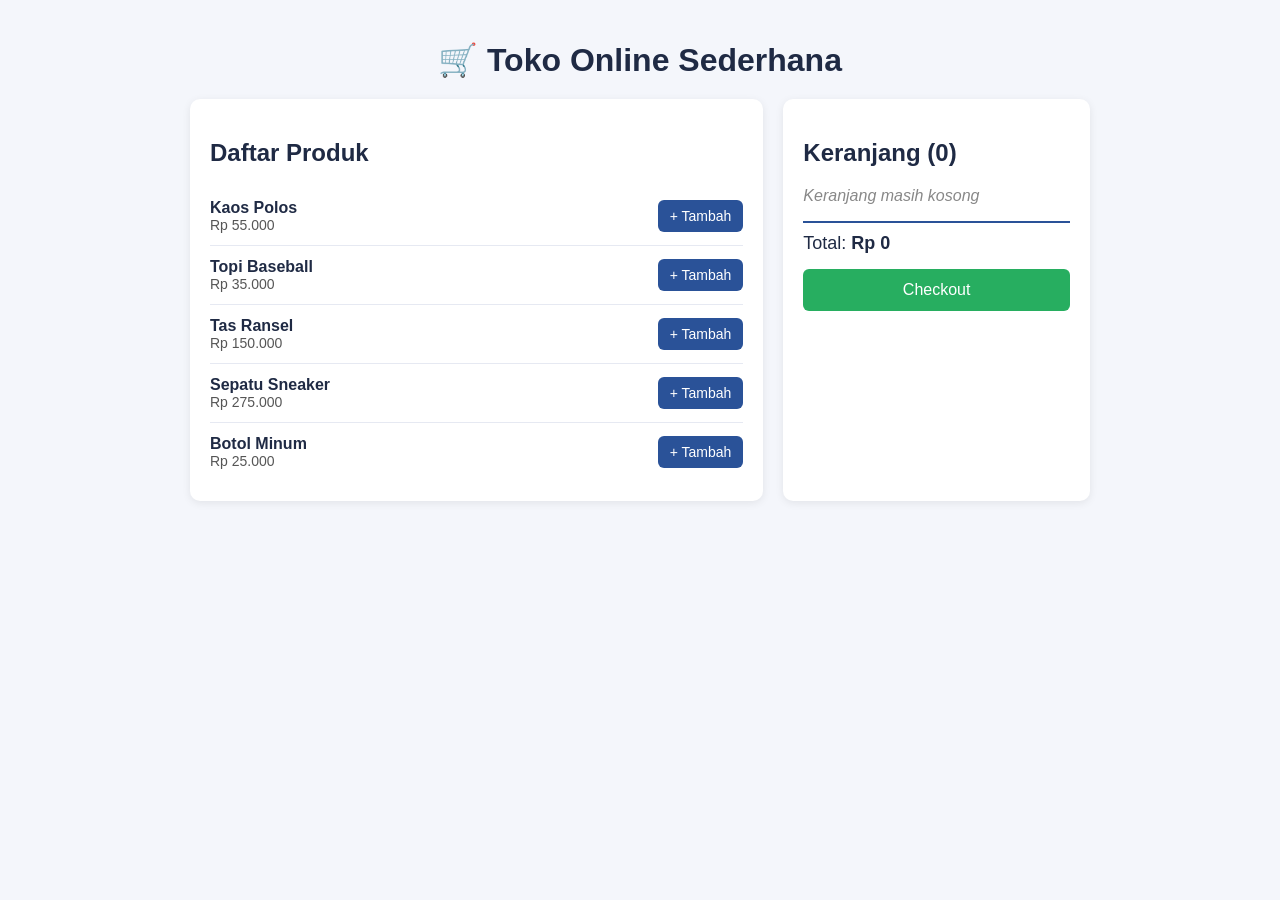
==== keranjangbelanja.html @ 607a377c "Commit pertama" ====
<!DOCTYPE html>
<html lang="id">
<head>
  <meta charset="UTF-8">
  <meta name="viewport" content="width=device-width, initial-scale=1">
  <title>Toko Online Sederhana</title>
  <style>
    * { box-sizing: border-box; }
    body { font-family: Arial, sans-serif; background: #f4f6fb; margin: 0; padding: 20px; color: #1f2a44; }
    h1 { text-align: center; margin-bottom: 20px; }
    .container { max-width: 900px; margin: 0 auto; display: flex; gap: 20px; flex-wrap: wrap; }
    .panel { background: #fff; border-radius: 10px; padding: 20px; box-shadow: 0 2px 8px rgba(0,0,0,.08); }
    #produkPanel { flex: 2; min-width: 300px; }
    #keranjangPanel { flex: 1; min-width: 280px; }

    .produk { display: flex; justify-content: space-between; align-items: center;
              padding: 12px 0; border-bottom: 1px solid #e6e9f2; }
    .produk:last-child { border-bottom: none; }
    .produk .harga { color: #555; font-size: 14px; }

    button { cursor: pointer; border: none; border-radius: 6px; padding: 8px 12px;
             background: #2a5298; color: #fff; font-size: 14px; }
    button:hover { background: #1e3c72; }
    button.kecil { padding: 3px 9px; }
    button.hapus { background: #c0392b; }
    button.hapus:hover { background: #962d22; }
    button.checkout { width: 100%; margin-top: 15px; padding: 12px; font-size: 16px; background: #27ae60; }
    button.checkout:hover { background: #1e8449; }
    button.batal { background: #7f8c8d; }
    button.batal:hover { background: #636e72; }

    .item { padding: 10px 0; border-bottom: 1px solid #e6e9f2; }
    .item .nama { font-weight: bold; }
    .item .kontrol { margin-top: 6px; display: flex; align-items: center; gap: 8px; }
    .kosong { color: #888; font-style: italic; }
    .total-box { margin-top: 15px; padding-top: 10px; border-top: 2px solid #2a5298; font-size: 18px; }
    #cartTotal { font-weight: bold; }
    #cartTotal del { color: #888; font-size: 14px; font-weight: normal; }
    .badge-diskon { color: #27ae60; font-size: 13px; font-weight: normal; }
    .error { color: red; display: none; font-size: 13px; }
    #modalPembeli { display: none; position: fixed; inset: 0; background: rgba(0,0,0,.5); z-index: 10; }
    #modalPembeli .modal-box { background: #fff; max-width: 400px; margin: 8% auto; padding: 20px;
                               border-radius: 10px; }
    #modalPembeli input, #modalPembeli textarea { width: 100%; padding: 8px; margin-top: 4px;
                               border: 1px solid #ccc; border-radius: 6px; font-family: inherit; }
    #modalPembeli p { margin: 12px 0; }
    #modalPembeli .aksi { display: flex; gap: 8px; margin-top: 15px; }
  </style>
</head>
<body>

  <h1>🛒 Toko Online Sederhana</h1>

  <div class="container">
    <div class="panel" id="produkPanel">
      <h2>Daftar Produk</h2>
      <div id="daftarProduk"></div>
    </div>

    <div class="panel" id="keranjangPanel">
      <h2>Keranjang (<span id="cartCount">0</span>)</h2>
      <div id="cartItems"></div>
      <div class="total-box">
        Total: <span id="cartTotal">Rp 0</span>
      </div>
      <button class="checkout" id="btnCheckout">Checkout</button>
    </div>
  </div>

  <div id="modalPembeli">
    <div class="modal-box">
      <h3>Data Pembeli</h3>
      <p>Nama<br>
        <input type="text" id="namaPembeli">
        <span class="error" id="errNamaP">Nama minimal 3 karakter</span>
      </p>
      <p>Alamat<br>
        <textarea id="alamatPembeli" rows="3"></textarea>
        <span class="error" id="errAlamat">Alamat minimal 10 karakter</span>
      </p>
      <p>No HP<br>
        <input type="text" id="hpPembeli" placeholder="contoh: 081234567890">
        <span class="error" id="errHp">No HP 10-13 angka, diawali 08</span>
      </p>
      <div class="aksi">
        <button id="btnKonfirmasi">Konfirmasi</button>
        <button class="batal" id="btnBatal">Batal</button>
      </div>
    </div>
  </div>

  <script src="https://code.jquery.com/jquery-3.7.1.min.js"></script>
  <script>
    $(document).ready(function () {

      const produk = [
        { id: 1, nama: 'Kaos Polos',     harga: 55000 },
        { id: 2, nama: 'Topi Baseball',  harga: 35000 },
        { id: 3, nama: 'Tas Ransel',     harga: 150000 },
        { id: 4, nama: 'Sepatu Sneaker', harga: 275000 },
        { id: 5, nama: 'Botol Minum',    harga: 25000 }
      ];

      let cart = []; 
      function tampilkanProduk() {
        let html = '';
        produk.forEach(function (p) {
          html += `
            <div class="produk">
              <div>
                <div><b>${p.nama}</b></div>
                <div class="harga">Rp ${p.harga.toLocaleString('id-ID')}</div>
              </div>
              <button class="btnTambah" data-id="${p.id}">+ Tambah</button>
            </div>`;
        });
        $('#daftarProduk').html(html);
      }

      function updateCartUI() {
        if (cart.length === 0) {
          $('#cartItems').html('<p class="kosong">Keranjang masih kosong</p>');
        } else {
          let html = '';
          cart.forEach(function (item) {
            html += `
              <div class="item">
                <div class="nama">${item.nama}</div>
                <div>Rp ${item.harga.toLocaleString('id-ID')} x ${item.qty}
                     = Rp ${(item.harga * item.qty).toLocaleString('id-ID')}</div>
                <div class="kontrol">
                  <button class="kecil btnKurang" data-id="${item.id}">-</button>
                  <span>${item.qty}</span>
                  <button class="kecil btnTambahQty" data-id="${item.id}">+</button>
                  <button class="kecil hapus btnHapus" data-id="${item.id}">Hapus</button>
                </div>
              </div>`;
          });
          $('#cartItems').html(html);
        }

        let totalHarga = cart.reduce((sum, item) => sum + (item.harga * item.qty), 0);

        if (totalHarga > 100000) {
          const diskon = totalHarga * 0.1;
          const totalAsli = totalHarga;
          totalHarga -= diskon;

          $('#cartTotal').html(`
            <del>Rp ${totalAsli.toLocaleString('id-ID')}</del><br>
            Rp ${totalHarga.toLocaleString('id-ID')}
            <span class="badge-diskon">(diskon 10%)</span>
          `);
        } else {
          $('#cartTotal').html(`Rp ${totalHarga.toLocaleString('id-ID')}`);
        }

        $('#cartCount').text(cart.reduce((sum, item) => sum + item.qty, 0));
      }

      function hitungTotalAkhir() {
        let total = cart.reduce((sum, item) => sum + (item.harga * item.qty), 0);
        if (total > 100000) {
          total -= total * 0.1;
        }
        return total;
      }

      function simpanRiwayat(total, qty) {
        const riwayat = JSON.parse(localStorage.getItem('riwayat')) || [];
        riwayat.push({ tanggal: new Date().toISOString(), total, qty });
        localStorage.setItem('riwayat', JSON.stringify(riwayat));
      }

      function tambahKeKeranjang(id) {
        const ada = cart.find(item => item.id === id);
        if (ada) {
          ada.qty++;
        } else {
          const p = produk.find(x => x.id === id);
          cart.push({ id: p.id, nama: p.nama, harga: p.harga, qty: 1 });
        }
        updateCartUI();
      }

      function kurangiQty(id) {
        const item = cart.find(i => i.id === id);
        if (!item) return;
        item.qty--;
        if (item.qty <= 0) {
          cart = cart.filter(i => i.id !== id);
        }
        updateCartUI();
      }

      function hapusItem(id) {
        cart = cart.filter(i => i.id !== id);
        updateCartUI();
      }

      function resetFormPembeli() {
        $('#namaPembeli, #hpPembeli').val('');
        $('#alamatPembeli').val('');
        $('#errNamaP, #errAlamat, #errHp').hide();
      }

      $('#daftarProduk').on('click', '.btnTambah', function () {
        tambahKeKeranjang(Number($(this).data('id')));
      });

      $('#cartItems').on('click', '.btnTambahQty', function () {
        tambahKeKeranjang(Number($(this).data('id')));
      });

      $('#cartItems').on('click', '.btnKurang', function () {
        kurangiQty(Number($(this).data('id')));
      });

      $('#cartItems').on('click', '.btnHapus', function () {
        hapusItem(Number($(this).data('id')));
      });
      $('#btnCheckout').click(function () {
        if (cart.length === 0) {
          alert('Keranjang masih kosong');
          return;
        }
        $('#modalPembeli').fadeIn();
      });

      $('#btnBatal').click(function () {
        $('#modalPembeli').fadeOut();
      });

      $('#btnKonfirmasi').click(function () {
        let valid = true;

        if ($('#namaPembeli').val().trim().length < 3) {
          $('#errNamaP').show(); valid = false;
        } else { $('#errNamaP').hide(); }

        if ($('#alamatPembeli').val().trim().length < 10) {
          $('#errAlamat').show(); valid = false;
        } else { $('#errAlamat').hide(); }

        if (!/^08\d{8,11}$/.test($('#hpPembeli').val().trim())) {
          $('#errHp').show(); valid = false;
        } else { $('#errHp').hide(); }

        if (valid) {
          const totalAkhir = hitungTotalAkhir();
          const totalQty = cart.reduce((sum, item) => sum + item.qty, 0);

          simpanRiwayat(totalAkhir, totalQty); 

          cart = [];
          updateCartUI();
          resetFormPembeli();
          $('#modalPembeli').fadeOut();
          alert('Pesanan berhasil! Total dibayar: Rp ' + totalAkhir.toLocaleString('id-ID'));
        }
      });
      
      tampilkanProduk();
      updateCartUI();
    });
  </script>
</body>
</html>
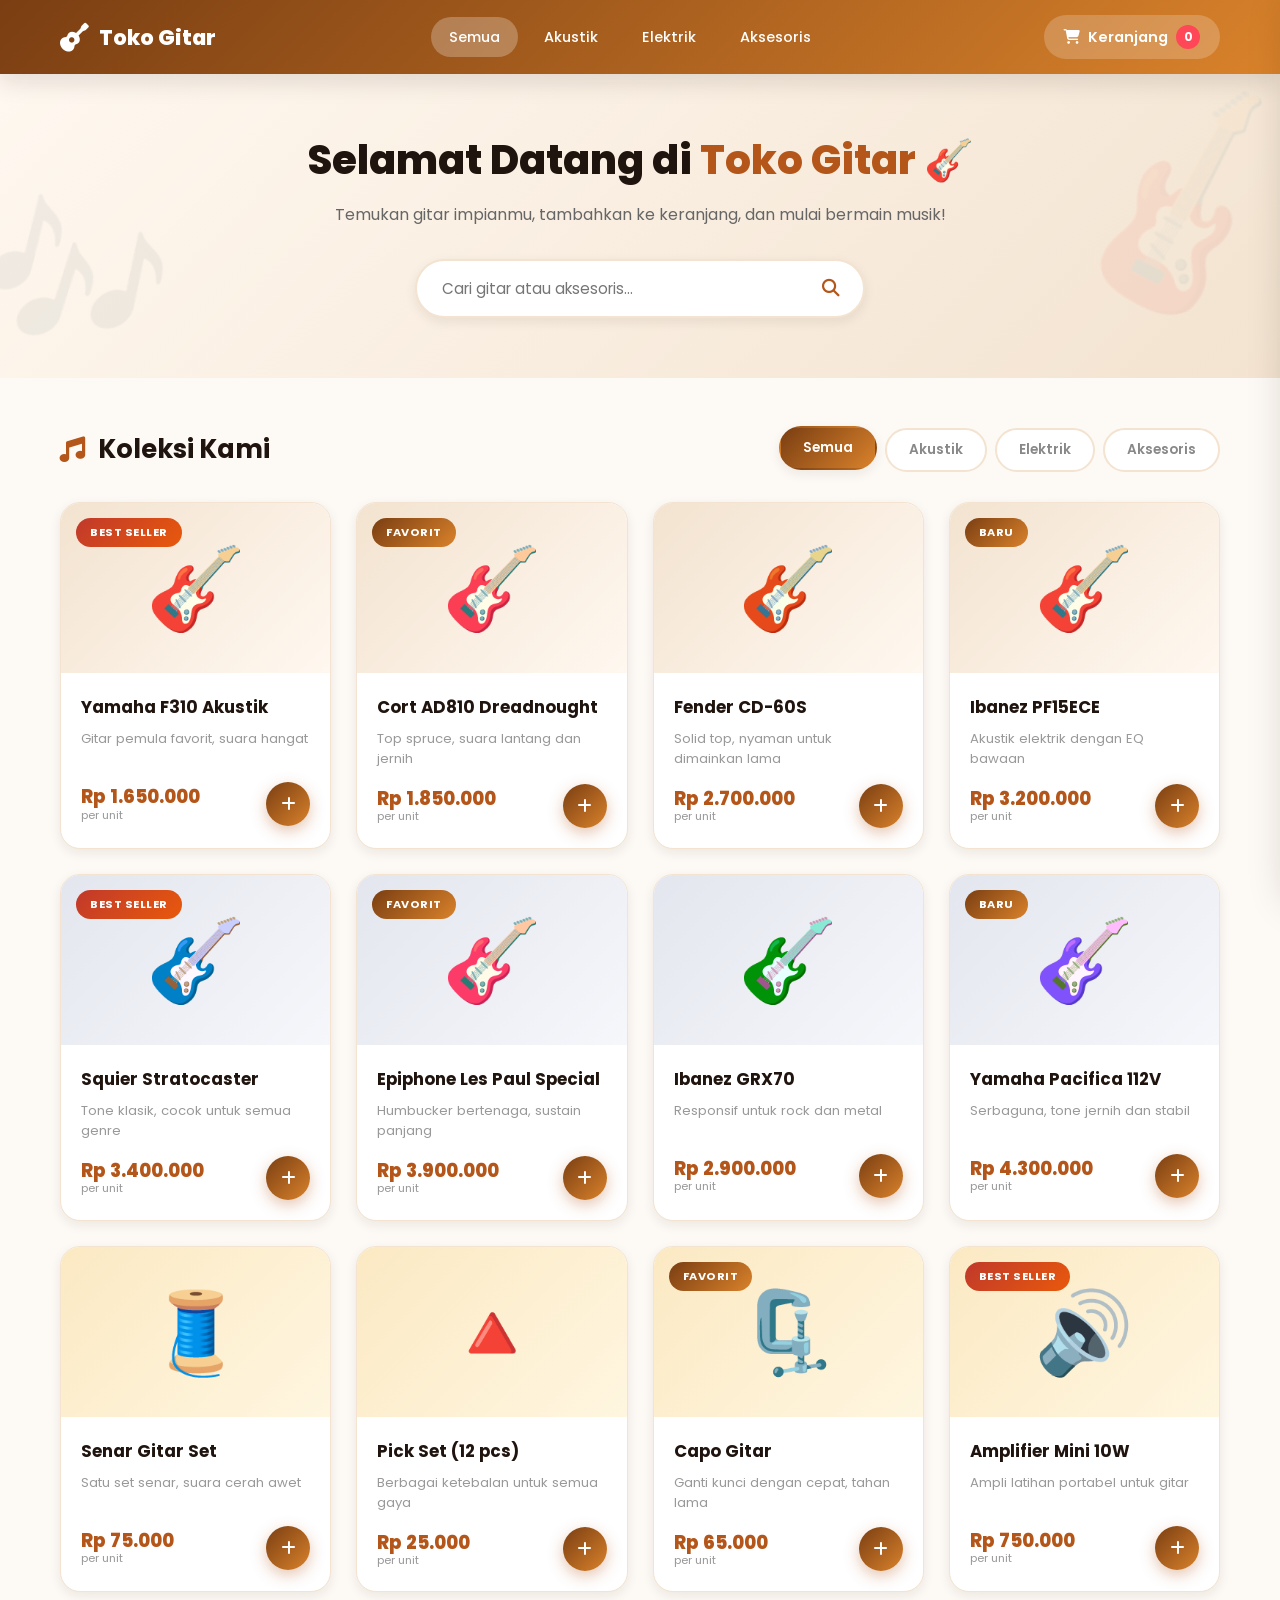
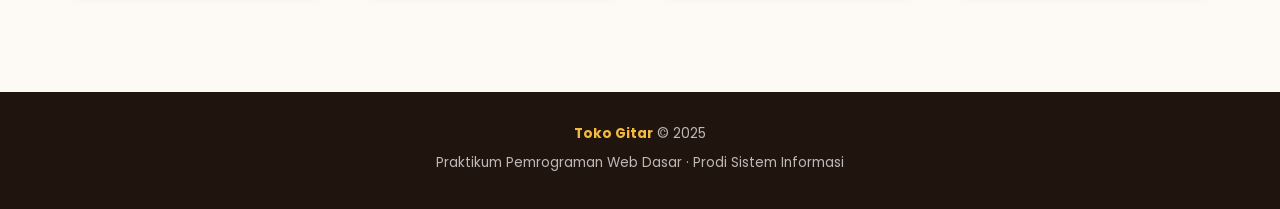
==== commit 909d5688: "Modifikasi file praktikum" ====
--- a/keranjangbelanja.html
+++ b/keranjangbelanja.html
@@ -1,268 +1,1722 @@
 <!DOCTYPE html>
 <html lang="id">
 <head>
-  <meta charset="UTF-8">
-  <meta name="viewport" content="width=device-width, initial-scale=1">
-  <title>Toko Online Sederhana</title>
-  <style>
-    * { box-sizing: border-box; }
-    body { font-family: Arial, sans-serif; background: #f4f6fb; margin: 0; padding: 20px; color: #1f2a44; }
-    h1 { text-align: center; margin-bottom: 20px; }
-    .container { max-width: 900px; margin: 0 auto; display: flex; gap: 20px; flex-wrap: wrap; }
-    .panel { background: #fff; border-radius: 10px; padding: 20px; box-shadow: 0 2px 8px rgba(0,0,0,.08); }
-    #produkPanel { flex: 2; min-width: 300px; }
-    #keranjangPanel { flex: 1; min-width: 280px; }
-
-    .produk { display: flex; justify-content: space-between; align-items: center;
-              padding: 12px 0; border-bottom: 1px solid #e6e9f2; }
-    .produk:last-child { border-bottom: none; }
-    .produk .harga { color: #555; font-size: 14px; }
-
-    button { cursor: pointer; border: none; border-radius: 6px; padding: 8px 12px;
-             background: #2a5298; color: #fff; font-size: 14px; }
-    button:hover { background: #1e3c72; }
-    button.kecil { padding: 3px 9px; }
-    button.hapus { background: #c0392b; }
-    button.hapus:hover { background: #962d22; }
-    button.checkout { width: 100%; margin-top: 15px; padding: 12px; font-size: 16px; background: #27ae60; }
-    button.checkout:hover { background: #1e8449; }
-    button.batal { background: #7f8c8d; }
-    button.batal:hover { background: #636e72; }
-
-    .item { padding: 10px 0; border-bottom: 1px solid #e6e9f2; }
-    .item .nama { font-weight: bold; }
-    .item .kontrol { margin-top: 6px; display: flex; align-items: center; gap: 8px; }
-    .kosong { color: #888; font-style: italic; }
-    .total-box { margin-top: 15px; padding-top: 10px; border-top: 2px solid #2a5298; font-size: 18px; }
-    #cartTotal { font-weight: bold; }
-    #cartTotal del { color: #888; font-size: 14px; font-weight: normal; }
-    .badge-diskon { color: #27ae60; font-size: 13px; font-weight: normal; }
-    .error { color: red; display: none; font-size: 13px; }
-    #modalPembeli { display: none; position: fixed; inset: 0; background: rgba(0,0,0,.5); z-index: 10; }
-    #modalPembeli .modal-box { background: #fff; max-width: 400px; margin: 8% auto; padding: 20px;
-                               border-radius: 10px; }
-    #modalPembeli input, #modalPembeli textarea { width: 100%; padding: 8px; margin-top: 4px;
-                               border: 1px solid #ccc; border-radius: 6px; font-family: inherit; }
-    #modalPembeli p { margin: 12px 0; }
-    #modalPembeli .aksi { display: flex; gap: 8px; margin-top: 15px; }
-  </style>
+    <meta charset="UTF-8">
+    <meta name="viewport" content="width=device-width, initial-scale=1.0">
+    <title>Toko Gitar - Gitar &amp; Aksesoris Berkualitas</title>
+
+    <!-- jQuery CDN -->
+    <script src="https://code.jquery.com/jquery-3.7.1.min.js"
+            integrity="sha256-/JqT3SQfawRcv/BIHPThkBvs0OEvtFFmqPF/lYI/Cxo="
+            crossorigin="anonymous"></script>
+
+    <!-- Font Awesome untuk ikon -->
+    <link rel="stylesheet" href="https://cdnjs.cloudflare.com/ajax/libs/font-awesome/6.4.0/css/all.min.css">
+
+    <!-- Google Fonts -->
+    <link href="https://fonts.googleapis.com/css2?family=Poppins:wght@300;400;500;600;700;800&display=swap" rel="stylesheet">
+
+    <style>
+/* ============================================================
+   RESET & VARIABEL GLOBAL
+   ============================================================ */
+* {
+    margin: 0;
+    padding: 0;
+    box-sizing: border-box;
+}
+
+:root {
+    --primary: #b4561a;
+    --primary-dark: #8a3f0c;
+    --secondary: #f4b942;
+    --accent: #6bcbff;
+    --dark: #20140e;
+    --light: #fff8f0;
+    --gradient: linear-gradient(135deg, #7a3e12 0%, #d9822b 100%);
+    --shadow-sm: 0 4px 12px rgba(32, 20, 14, 0.08);
+    --shadow-md: 0 8px 25px rgba(32, 20, 14, 0.12);
+    --shadow-lg: 0 15px 40px rgba(180, 86, 26, 0.25);
+    --radius: 20px;
+}
+
+body {
+    font-family: 'Poppins', sans-serif;
+    background: #fdf9f4;
+    color: var(--dark);
+    line-height: 1.7;
+    overflow-x: hidden;
+}
+
+/* ============================================================
+   NAVBAR
+   ============================================================ */
+.navbar {
+    background: var(--gradient);
+    padding: 15px 0;
+    position: sticky;
+    top: 0;
+    z-index: 100;
+    box-shadow: var(--shadow-md);
+}
+
+.nav-container {
+    max-width: 1200px;
+    margin: 0 auto;
+    padding: 0 20px;
+    display: flex;
+    justify-content: space-between;
+    align-items: center;
+    gap: 20px;
+}
+
+.logo {
+    display: flex;
+    align-items: center;
+    gap: 10px;
+    color: white;
+    font-size: 1.3rem;
+    font-weight: 800;
+    flex-shrink: 0;
+}
+
+.logo i {
+    font-size: 1.8rem;
+    animation: swing 2s ease-in-out infinite;
+}
+
+@keyframes swing {
+    0%, 100% { transform: rotate(-10deg); }
+    50% { transform: rotate(10deg); }
+}
+
+.nav-menu {
+    display: flex;
+    gap: 8px;
+    flex-wrap: wrap;
+}
+
+.nav-link {
+    color: white;
+    text-decoration: none;
+    padding: 8px 18px;
+    border-radius: 50px;
+    font-size: 0.9rem;
+    font-weight: 500;
+    cursor: pointer;
+    transition: 0.3s;
+}
+
+.nav-link:hover,
+.nav-link.active {
+    background: rgba(255, 255, 255, 0.25);
+}
+
+.cart-btn {
+    background: rgba(255, 255, 255, 0.2);
+    padding: 10px 20px;
+    border-radius: 50px;
+    color: white;
+    font-weight: 600;
+    font-size: 0.9rem;
+    cursor: pointer;
+    display: flex;
+    align-items: center;
+    gap: 8px;
+    transition: 0.3s;
+    flex-shrink: 0;
+}
+
+.cart-btn:hover {
+    background: rgba(255, 255, 255, 0.35);
+    transform: translateY(-2px);
+}
+
+.cart-badge {
+    background: #ff4757;
+    color: white;
+    width: 24px;
+    height: 24px;
+    border-radius: 50%;
+    display: flex;
+    align-items: center;
+    justify-content: center;
+    font-size: 0.75rem;
+    font-weight: 700;
+    transition: 0.2s;
+}
+
+.hamburger {
+    display: none;
+    color: white;
+    font-size: 1.5rem;
+    cursor: pointer;
+    background: none;
+    border: none;
+}
+
+/* ============================================================
+   HERO SECTION
+   ============================================================ */
+.hero {
+    background: linear-gradient(135deg, #fff8f0, #f3e3d0);
+    padding: 60px 20px;
+    text-align: center;
+    position: relative;
+    overflow: hidden;
+}
+
+.hero::before {
+    content: '🎸';
+    position: absolute;
+    font-size: 180px;
+    opacity: 0.08;
+    top: -20px;
+    right: -20px;
+    transform: rotate(-15deg);
+}
+
+.hero::after {
+    content: '🎶';
+    position: absolute;
+    font-size: 150px;
+    opacity: 0.08;
+    bottom: -30px;
+    left: -20px;
+    transform: rotate(15deg);
+}
+
+.hero-content {
+    max-width: 700px;
+    margin: 0 auto;
+    position: relative;
+    z-index: 1;
+}
+
+.hero h1 {
+    font-size: 2.5rem;
+    color: var(--dark);
+    margin-bottom: 15px;
+    font-weight: 800;
+    line-height: 1.3;
+}
+
+.hero h1 span {
+    color: var(--primary);
+}
+
+.hero p {
+    color: #666;
+    font-size: 1rem;
+    margin-bottom: 30px;
+}
+
+.search-box {
+    max-width: 450px;
+    margin: 0 auto;
+    position: relative;
+}
+
+.search-box input {
+    width: 100%;
+    padding: 16px 55px 16px 25px;
+    border: 2px solid #f3e3d0;
+    border-radius: 50px;
+    font-family: inherit;
+    font-size: 0.95rem;
+    outline: none;
+    transition: 0.3s;
+    background: white;
+    box-shadow: var(--shadow-sm);
+}
+
+.search-box input:focus {
+    border-color: var(--primary);
+    box-shadow: 0 0 0 5px rgba(180, 86, 26, 0.15);
+}
+
+.search-box i {
+    position: absolute;
+    right: 25px;
+    top: 50%;
+    transform: translateY(-50%);
+    color: var(--primary);
+    font-size: 1.1rem;
+}
+
+/* ============================================================
+   PRODUK SECTION
+   ============================================================ */
+.produk-section {
+    max-width: 1200px;
+    margin: 0 auto;
+    padding: 50px 20px;
+}
+
+.section-header {
+    display: flex;
+    justify-content: space-between;
+    align-items: center;
+    margin-bottom: 30px;
+    flex-wrap: wrap;
+    gap: 20px;
+}
+
+.section-header h2 {
+    font-size: 1.6rem;
+    color: var(--dark);
+    display: flex;
+    align-items: center;
+    gap: 12px;
+}
+
+.section-header h2 i {
+    color: var(--primary);
+}
+
+.filter-btns {
+    display: flex;
+    gap: 8px;
+    flex-wrap: wrap;
+}
+
+.filter-btn {
+    padding: 10px 22px;
+    border: 2px solid #f3e3d0;
+    background: white;
+    border-radius: 50px;
+    font-size: 0.85rem;
+    font-weight: 600;
+    color: #888;
+    cursor: pointer;
+    transition: 0.3s;
+    font-family: inherit;
+}
+
+.filter-btn:hover,
+.filter-btn.active {
+    background: var(--gradient);
+    color: white;
+    border-color: transparent;
+    transform: translateY(-2px);
+    box-shadow: var(--shadow-sm);
+}
+
+.produk-grid {
+    display: grid;
+    grid-template-columns: repeat(auto-fill, minmax(240px, 1fr));
+    gap: 25px;
+}
+
+/* ============================================================
+   KARTU PRODUK
+   ============================================================ */
+.produk-card {
+    background: white;
+    border-radius: var(--radius);
+    overflow: hidden;
+    box-shadow: var(--shadow-sm);
+    transition: all 0.4s cubic-bezier(0.4, 0, 0.2, 1);
+    border: 1px solid #f3e3d0;
+    position: relative;
+    animation: fadeInUp 0.5s ease;
+}
+
+@keyframes fadeInUp {
+    from { opacity: 0; transform: translateY(20px); }
+    to { opacity: 1; transform: translateY(0); }
+}
+
+.produk-card:hover {
+    transform: translateY(-8px);
+    box-shadow: var(--shadow-lg);
+    border-color: var(--primary);
+}
+
+.produk-img {
+    height: 170px;
+    background: linear-gradient(135deg, #f3e3d0, #fff8f0);
+    display: flex;
+    align-items: center;
+    justify-content: center;
+    font-size: 5rem;
+    position: relative;
+    overflow: hidden;
+}
+
+/* ---- Tema Toko Gitar: ikon & latar per kategori ---- */
+.produk-emoji {
+    display: inline-block;
+    transition: transform 0.4s cubic-bezier(0.4, 0, 0.2, 1);
+}
+
+.produk-card:hover .produk-emoji {
+    transform: rotate(-8deg) scale(1.1);
+}
+
+.produk-card[data-kategori="elektrik"] .produk-img {
+    background: linear-gradient(135deg, #e3e6ee, #f6f7fb);
+}
+
+.produk-card[data-kategori="aksesoris"] .produk-img {
+    background: linear-gradient(135deg, #fbe9c3, #fff6e0);
+}
+
+.produk-badge {
+    position: absolute;
+    top: 15px;
+    left: 15px;
+    background: var(--gradient);
+    color: white;
+    padding: 5px 14px;
+    border-radius: 50px;
+    font-size: 0.7rem;
+    font-weight: 700;
+    z-index: 2;
+    text-transform: uppercase;
+    letter-spacing: 0.5px;
+}
+
+.produk-badge.hot {
+    background: linear-gradient(135deg, #c0392b, #e8590c);
+}
+
+.produk-info {
+    padding: 20px;
+}
+
+.produk-info h3 {
+    font-size: 1.05rem;
+    color: var(--dark);
+    margin-bottom: 8px;
+    font-weight: 700;
+}
+
+.produk-info .desc {
+    font-size: 0.82rem;
+    color: #999;
+    margin-bottom: 15px;
+    line-height: 1.5;
+    min-height: 38px;
+}
+
+.produk-footer {
+    display: flex;
+    justify-content: space-between;
+    align-items: center;
+}
+
+.produk-price {
+    font-size: 1.15rem;
+    font-weight: 800;
+    color: var(--primary);
+    line-height: 1.2;
+}
+
+.produk-price small {
+    font-size: 0.7rem;
+    color: #999;
+    font-weight: 400;
+    display: block;
+}
+
+.btn-add-cart {
+    background: var(--gradient);
+    color: white;
+    border: none;
+    width: 44px;
+    height: 44px;
+    border-radius: 50%;
+    cursor: pointer;
+    font-size: 1rem;
+    transition: 0.3s;
+    display: flex;
+    align-items: center;
+    justify-content: center;
+    box-shadow: 0 5px 15px rgba(180, 86, 26, 0.35);
+}
+
+.btn-add-cart:hover {
+    transform: rotate(90deg) scale(1.1);
+    box-shadow: 0 8px 20px rgba(180, 86, 26, 0.5);
+}
+
+.btn-add-cart:active {
+    transform: scale(0.9);
+}
+
+/* ============================================================
+   CART SIDEBAR
+   ============================================================ */
+.cart-overlay {
+    position: fixed;
+    top: 0;
+    left: 0;
+    width: 100%;
+    height: 100%;
+    background: rgba(32, 20, 14, 0.5);
+    backdrop-filter: blur(4px);
+    z-index: 998;
+    display: none;
+}
+
+.cart-sidebar {
+    position: fixed;
+    top: 0;
+    right: -420px;
+    width: 400px;
+    max-width: 90vw;
+    height: 100%;
+    background: white;
+    z-index: 999;
+    box-shadow: -10px 0 40px rgba(32, 20, 14, 0.2);
+    transition: right 0.4s cubic-bezier(0.4, 0, 0.2, 1);
+    display: flex;
+    flex-direction: column;
+}
+
+.cart-sidebar.open {
+    right: 0;
+}
+
+.cart-header {
+    background: var(--gradient);
+    color: white;
+    padding: 22px 25px;
+    display: flex;
+    justify-content: space-between;
+    align-items: center;
+}
+
+.cart-header h3 {
+    color: white;
+    margin: 0;
+    font-size: 1.1rem;
+    display: flex;
+    align-items: center;
+    gap: 10px;
+}
+
+.cart-close {
+    background: rgba(255, 255, 255, 0.25);
+    border: none;
+    color: white;
+    width: 35px;
+    height: 35px;
+    border-radius: 50%;
+    cursor: pointer;
+    font-size: 1rem;
+    transition: 0.3s;
+}
+
+.cart-close:hover {
+    background: rgba(255, 255, 255, 0.4);
+    transform: rotate(90deg);
+}
+
+.cart-items {
+    flex: 1;
+    overflow-y: auto;
+    padding: 20px;
+}
+
+.cart-empty {
+    text-align: center;
+    padding: 50px 20px;
+    color: #bbb;
+}
+
+.cart-empty i {
+    font-size: 3.5rem;
+    margin-bottom: 15px;
+    color: #f3e3d0;
+    display: block;
+}
+
+.cart-empty p {
+    font-weight: 600;
+    color: #999;
+    margin-bottom: 5px;
+}
+
+.cart-empty small {
+    font-size: 0.85rem;
+}
+
+.cart-item {
+    display: flex;
+    gap: 12px;
+    padding: 14px;
+    background: var(--light);
+    border-radius: 14px;
+    margin-bottom: 12px;
+    align-items: center;
+    animation: slideIn 0.3s ease;
+}
+
+@keyframes slideIn {
+    from { opacity: 0; transform: translateX(20px); }
+    to { opacity: 1; transform: translateX(0); }
+}
+
+.cart-item-icon {
+    font-size: 2rem;
+    width: 55px;
+    height: 55px;
+    background: white;
+    border-radius: 12px;
+    display: flex;
+    align-items: center;
+    justify-content: center;
+    flex-shrink: 0;
+    box-shadow: var(--shadow-sm);
+}
+
+.cart-item-info {
+    flex: 1;
+    min-width: 0;
+}
+
+.cart-item-info h5 {
+    font-size: 0.88rem;
+    color: var(--dark);
+    margin-bottom: 4px;
+    font-weight: 600;
+    white-space: nowrap;
+    overflow: hidden;
+    text-overflow: ellipsis;
+}
+
+.cart-item-info .price {
+    font-size: 0.85rem;
+    color: var(--primary);
+    font-weight: 700;
+}
+
+.qty-control {
+    display: flex;
+    align-items: center;
+    gap: 6px;
+    margin-top: 6px;
+}
+
+.qty-btn {
+    width: 24px;
+    height: 24px;
+    border: none;
+    background: white;
+    border-radius: 6px;
+    cursor: pointer;
+    font-weight: 700;
+    color: var(--primary);
+    font-size: 0.8rem;
+    display: flex;
+    align-items: center;
+    justify-content: center;
+    transition: 0.2s;
+    box-shadow: 0 2px 4px rgba(0, 0, 0, 0.05);
+}
+
+.qty-btn:hover {
+    background: var(--primary);
+    color: white;
+}
+
+.qty-value {
+    font-size: 0.85rem;
+    font-weight: 700;
+    min-width: 22px;
+    text-align: center;
+}
+
+.cart-item-remove {
+    background: none;
+    border: none;
+    color: #ff4757;
+    cursor: pointer;
+    font-size: 0.95rem;
+    padding: 6px;
+    transition: 0.2s;
+    border-radius: 6px;
+}
+
+.cart-item-remove:hover {
+    background: #ffe5e5;
+    transform: scale(1.1);
+}
+
+.cart-footer {
+    padding: 20px 25px;
+    background: var(--light);
+    border-top: 2px dashed #f3e3d0;
+}
+
+.cart-total {
+    display: flex;
+    justify-content: space-between;
+    align-items: center;
+    margin-bottom: 15px;
+}
+
+.cart-total span:first-child {
+    color: #888;
+    font-size: 0.9rem;
+}
+
+.cart-total .total-price {
+    font-size: 1.4rem;
+    font-weight: 800;
+    color: var(--primary);
+}
+
+.btn-checkout {
+    width: 100%;
+    padding: 15px;
+    background: var(--gradient);
+    color: white;
+    border: none;
+    border-radius: 50px;
+    font-family: inherit;
+    font-weight: 700;
+    font-size: 0.95rem;
+    cursor: pointer;
+    display: flex;
+    align-items: center;
+    justify-content: center;
+    gap: 10px;
+    transition: 0.3s;
+    box-shadow: 0 8px 20px rgba(180, 86, 26, 0.3);
+}
+
+.btn-checkout:hover {
+    transform: translateY(-2px);
+    box-shadow: 0 12px 25px rgba(180, 86, 26, 0.45);
+}
+
+.btn-checkout:disabled {
+    opacity: 0.7;
+    cursor: not-allowed;
+}
+
+/* ---- Tambahan Latihan 1: tampilan diskon di total ---- */
+.cart-total .total-price {
+    text-align: right;
+}
+
+.total-price small {
+    display: block;
+    font-weight: 500;
+    line-height: 1.3;
+}
+
+.total-price .harga-coret {
+    font-size: 0.8rem;
+    color: #999;
+    text-decoration: line-through;
+}
+
+.total-price .hemat {
+    font-size: 0.72rem;
+    color: #27ae60;
+}
+
+.promo-hint {
+    font-size: 0.78rem;
+    color: #999;
+    text-align: center;
+    margin-bottom: 12px;
+}
+
+/* ============================================================
+   TOAST NOTIFICATION
+   ============================================================ */
+.toast {
+    position: fixed;
+    bottom: 30px;
+    left: 50%;
+    transform: translateX(-50%) translateY(100px);
+    background: var(--dark);
+    color: white;
+    padding: 14px 28px;
+    border-radius: 50px;
+    font-size: 0.9rem;
+    font-weight: 500;
+    z-index: 1200;
+    opacity: 0;
+    transition: all 0.4s cubic-bezier(0.4, 0, 0.2, 1);
+    display: flex;
+    align-items: center;
+    gap: 10px;
+    box-shadow: 0 15px 30px rgba(0, 0, 0, 0.25);
+    pointer-events: none;
+    max-width: 90vw;
+}
+
+.toast.show {
+    transform: translateX(-50%) translateY(0);
+    opacity: 1;
+}
+
+.toast i {
+    color: var(--secondary);
+}
+
+/* ============================================================
+   MODAL DATA PEMBELI (Latihan 3)
+   ============================================================ */
+.modal-overlay {
+    position: fixed;
+    inset: 0;
+    background: rgba(32, 20, 14, 0.55);
+    backdrop-filter: blur(4px);
+    z-index: 1100;
+    display: flex;
+    align-items: center;
+    justify-content: center;
+    padding: 20px;
+    opacity: 0;
+    visibility: hidden;
+    transition: opacity 0.3s ease, visibility 0.3s ease;
+}
+
+.modal-overlay.show {
+    opacity: 1;
+    visibility: visible;
+}
+
+.modal-box {
+    background: white;
+    width: 100%;
+    max-width: 440px;
+    max-height: 100%;
+    overflow-y: auto;
+    border-radius: var(--radius);
+    box-shadow: var(--shadow-lg);
+    transform: translateY(20px) scale(0.96);
+    transition: transform 0.3s cubic-bezier(0.4, 0, 0.2, 1);
+}
+
+.modal-overlay.show .modal-box {
+    transform: translateY(0) scale(1);
+}
+
+.modal-header {
+    background: var(--gradient);
+    color: white;
+    padding: 20px 25px;
+    display: flex;
+    justify-content: space-between;
+    align-items: center;
+}
+
+.modal-header h3 {
+    font-size: 1.1rem;
+    display: flex;
+    align-items: center;
+    gap: 10px;
+}
+
+.modal-close {
+    background: rgba(255, 255, 255, 0.25);
+    border: none;
+    color: white;
+    width: 35px;
+    height: 35px;
+    border-radius: 50%;
+    cursor: pointer;
+    font-size: 1rem;
+    transition: 0.3s;
+}
+
+.modal-close:hover {
+    background: rgba(255, 255, 255, 0.4);
+    transform: rotate(90deg);
+}
+
+.modal-body {
+    padding: 22px 25px 25px;
+}
+
+.modal-summary {
+    background: var(--light);
+    border: 1px dashed #e8c9a6;
+    border-radius: 14px;
+    padding: 12px 16px;
+    margin-bottom: 18px;
+    font-size: 0.85rem;
+    color: #888;
+    display: flex;
+    justify-content: space-between;
+    align-items: center;
+}
+
+.modal-summary strong {
+    color: var(--primary);
+    font-size: 1.05rem;
+    font-weight: 800;
+}
+
+.form-group {
+    margin-bottom: 16px;
+}
+
+.form-group label {
+    display: block;
+    font-size: 0.85rem;
+    font-weight: 600;
+    margin-bottom: 6px;
+}
+
+.form-group input,
+.form-group textarea {
+    width: 100%;
+    padding: 12px 16px;
+    border: 2px solid #f3e3d0;
+    border-radius: 14px;
+    font-family: inherit;
+    font-size: 0.9rem;
+    color: var(--dark);
+    outline: none;
+    transition: 0.3s;
+    background: white;
+}
+
+.form-group textarea {
+    min-height: 90px;
+    resize: vertical;
+}
+
+.form-group input:focus,
+.form-group textarea:focus {
+    border-color: var(--primary);
+    box-shadow: 0 0 0 4px rgba(180, 86, 26, 0.15);
+}
+
+.form-group input.is-invalid,
+.form-group textarea.is-invalid {
+    border-color: #ff4757;
+}
+
+.field-error {
+    display: none;
+    color: #ff4757;
+    font-size: 0.78rem;
+    font-weight: 500;
+    margin-top: 5px;
+}
+
+.field-error.show {
+    display: block;
+}
+
+.modal-actions {
+    display: flex;
+    gap: 10px;
+    margin-top: 22px;
+}
+
+.btn-modal {
+    flex: 1;
+    padding: 13px;
+    border-radius: 50px;
+    font-family: inherit;
+    font-weight: 700;
+    font-size: 0.92rem;
+    cursor: pointer;
+    transition: 0.3s;
+}
+
+.btn-modal.batal {
+    background: white;
+    color: #888;
+    border: 2px solid #f3e3d0;
+}
+
+.btn-modal.batal:hover {
+    background: var(--light);
+    color: var(--dark);
+}
+
+.btn-modal.konfirmasi {
+    background: var(--gradient);
+    color: white;
+    border: none;
+    box-shadow: 0 8px 20px rgba(180, 86, 26, 0.3);
+}
+
+.btn-modal.konfirmasi:hover {
+    transform: translateY(-2px);
+    box-shadow: 0 12px 25px rgba(180, 86, 26, 0.45);
+}
+
+/* ============================================================
+   FOOTER
+   ============================================================ */
+.footer {
+    background: var(--dark);
+    color: white;
+    text-align: center;
+    padding: 30px 20px;
+    margin-top: 50px;
+}
+
+.footer p {
+    font-size: 0.85rem;
+    color: rgba(255, 255, 255, 0.7);
+    margin-bottom: 5px;
+}
+
+.footer strong {
+    color: var(--secondary);
+}
+
+/* ============================================================
+   RESPONSIVE DESIGN
+   ============================================================ */
+
+/* Tablet */
+@media (max-width: 992px) {
+    .nav-container {
+        flex-wrap: wrap;
+    }
+
+    .nav-menu {
+        order: 3;
+        width: 100%;
+        justify-content: center;
+        margin-top: 10px;
+    }
+}
+
+/* Mobile */
+@media (max-width: 768px) {
+    .hamburger {
+        display: block;
+    }
+
+    .nav-menu {
+        display: none;
+        position: absolute;
+        top: 100%;
+        left: 0;
+        right: 0;
+        background: var(--primary-dark);
+        flex-direction: column;
+        padding: 15px;
+        gap: 5px;
+        box-shadow: var(--shadow-md);
+    }
+
+    .nav-menu.show {
+        display: flex;
+    }
+
+    .nav-link {
+        width: 100%;
+        text-align: center;
+        padding: 12px;
+    }
+
+    .cart-text {
+        display: none;
+    }
+
+    .hero {
+        padding: 40px 20px;
+    }
+
+    .hero h1 {
+        font-size: 1.7rem;
+    }
+
+    .hero p {
+        font-size: 0.9rem;
+    }
+
+    .section-header {
+        flex-direction: column;
+        align-items: flex-start;
+    }
+
+    .section-header h2 {
+        font-size: 1.3rem;
+    }
+
+    .filter-btns {
+        width: 100%;
+        justify-content: center;
+    }
+
+    .produk-grid {
+        grid-template-columns: repeat(auto-fill, minmax(160px, 1fr));
+        gap: 15px;
+    }
+
+    .produk-img {
+        height: 130px;
+        font-size: 3.5rem;
+    }
+
+    .produk-info {
+        padding: 15px;
+    }
+
+    .produk-info h3 {
+        font-size: 0.95rem;
+    }
+
+    .produk-price {
+        font-size: 1rem;
+    }
+
+    .btn-add-cart {
+        width: 38px;
+        height: 38px;
+        font-size: 0.9rem;
+    }
+
+    .cart-sidebar {
+        width: 100%;
+        max-width: 100%;
+    }
+
+    .toast {
+        font-size: 0.82rem;
+        padding: 12px 20px;
+    }
+}
+
+/* Mobile Kecil */
+@media (max-width: 480px) {
+    .produk-grid {
+        grid-template-columns: repeat(2, 1fr);
+        gap: 12px;
+    }
+
+    .produk-img {
+        height: 110px;
+        font-size: 3rem;
+    }
+
+    .produk-info {
+        padding: 12px;
+    }
+
+    .produk-info h3 {
+        font-size: 0.85rem;
+    }
+
+    .produk-info .desc {
+        font-size: 0.75rem;
+        min-height: 32px;
+    }
+
+    .produk-price {
+        font-size: 0.9rem;
+    }
+
+    .filter-btn {
+        padding: 8px 16px;
+        font-size: 0.78rem;
+    }
+}
+    </style>
 </head>
 <body>
 
-  <h1>🛒 Toko Online Sederhana</h1>
-
-  <div class="container">
-    <div class="panel" id="produkPanel">
-      <h2>Daftar Produk</h2>
-      <div id="daftarProduk"></div>
+    <!-- ========== NAVBAR ========== -->
+    <nav class="navbar">
+        <div class="nav-container">
+            <div class="logo">
+                <i class="fas fa-guitar"></i>
+                <span>Toko Gitar</span>
+            </div>
+
+            <div class="nav-menu" id="navMenu">
+                <a class="nav-link active" data-filter="all">Semua</a>
+                <a class="nav-link" data-filter="akustik">Akustik</a>
+                <a class="nav-link" data-filter="elektrik">Elektrik</a>
+                <a class="nav-link" data-filter="aksesoris">Aksesoris</a>
+            </div>
+
+            <div class="cart-btn" id="cartBtn">
+                <i class="fas fa-shopping-cart"></i>
+                <span class="cart-text">Keranjang</span>
+                <span class="cart-badge" id="cartBadge">0</span>
+            </div>
+
+            <div class="hamburger" id="hamburger">
+                <i class="fas fa-bars"></i>
+            </div>
+        </div>
+    </nav>
+
+    <!-- ========== HERO SECTION ========== -->
+    <section class="hero">
+        <div class="hero-content">
+            <h1>Selamat Datang di <span>Toko Gitar</span> 🎸</h1>
+            <p>Temukan gitar impianmu, tambahkan ke keranjang, dan mulai bermain musik!</p>
+
+            <div class="search-box">
+                <input type="text" id="searchProduk" placeholder="Cari gitar atau aksesoris...">
+                <i class="fas fa-search"></i>
+            </div>
+        </div>
+    </section>
+
+    <!-- ========== PRODUK SECTION ========== -->
+    <section class="produk-section">
+        <div class="section-header">
+            <h2><i class="fas fa-music"></i> Koleksi Kami</h2>
+            <div class="filter-btns">
+                <button class="filter-btn active" data-cat="all">Semua</button>
+                <button class="filter-btn" data-cat="akustik">Akustik</button>
+                <button class="filter-btn" data-cat="elektrik">Elektrik</button>
+                <button class="filter-btn" data-cat="aksesoris">Aksesoris</button>
+            </div>
+        </div>
+
+        <!-- Grid produk akan di-render oleh jQuery -->
+        <div class="produk-grid" id="produkGrid"></div>
+    </section>
+
+    <!-- ========== CART SIDEBAR ========== -->
+    <div class="cart-overlay" id="cartOverlay"></div>
+
+    <aside class="cart-sidebar" id="cartSidebar">
+        <div class="cart-header">
+            <h3><i class="fas fa-shopping-bag"></i> Keranjang Belanja</h3>
+            <button class="cart-close" id="cartClose" aria-label="Tutup keranjang">
+                <i class="fas fa-times"></i>
+            </button>
+        </div>
+
+        <div class="cart-items" id="cartItems">
+            <!-- Item keranjang akan di-render oleh jQuery -->
+        </div>
+
+        <div class="cart-footer">
+            <p class="promo-hint">🎁 Belanja di atas Rp 100.000 dapat diskon 10%</p>
+            <div class="cart-total">
+                <span>Total:</span>
+                <span class="total-price" id="cartTotal">Rp 0</span>
+            </div>
+            <button class="btn-checkout" id="btnCheckout">
+                <i class="fas fa-check-circle"></i> Checkout Sekarang
+            </button>
+        </div>
+    </aside>
+
+    <!-- ========== MODAL DATA PEMBELI (Latihan 3) ========== -->
+    <div class="modal-overlay" id="modalPembeli">
+        <div class="modal-box" role="dialog" aria-modal="true" aria-labelledby="judulModal">
+            <div class="modal-header">
+                <h3 id="judulModal"><i class="fas fa-user"></i> Data Pembeli</h3>
+                <button type="button" class="modal-close" id="modalClose" aria-label="Tutup form">
+                    <i class="fas fa-times"></i>
+                </button>
+            </div>
+
+            <form class="modal-body" id="formPembeli" novalidate>
+                <div class="modal-summary">
+                    <span><span id="modalQty">0</span> item</span>
+                    <span>Total bayar <strong id="modalTotal">Rp 0</strong></span>
+                </div>
+
+                <div class="form-group">
+                    <label for="namaPembeli">Nama Lengkap</label>
+                    <input type="text" id="namaPembeli" placeholder="Contoh: Charles Wong" autocomplete="name">
+                    <small class="field-error" id="errNamaP">Nama minimal 3 karakter</small>
+                </div>
+
+                <div class="form-group">
+                    <label for="alamatPembeli">Alamat</label>
+                    <textarea id="alamatPembeli" placeholder="Jalan, nomor rumah, kota" autocomplete="street-address"></textarea>
+                    <small class="field-error" id="errAlamat">Alamat minimal 10 karakter</small>
+                </div>
+
+                <div class="form-group">
+                    <label for="hpPembeli">No HP</label>
+                    <input type="text" id="hpPembeli" placeholder="Contoh: 081234567890" inputmode="numeric" autocomplete="tel">
+                    <small class="field-error" id="errHp">No HP 10-13 angka, diawali 08</small>
+                </div>
+
+                <div class="modal-actions">
+                    <button type="button" class="btn-modal batal" id="btnBatal">Batal</button>
+                    <button type="submit" class="btn-modal konfirmasi" id="btnKonfirmasi">Konfirmasi</button>
+                </div>
+            </form>
+        </div>
     </div>
 
-    <div class="panel" id="keranjangPanel">
-      <h2>Keranjang (<span id="cartCount">0</span>)</h2>
-      <div id="cartItems"></div>
-      <div class="total-box">
-        Total: <span id="cartTotal">Rp 0</span>
-      </div>
-      <button class="checkout" id="btnCheckout">Checkout</button>
+    <!-- ========== TOAST NOTIFICATION ========== -->
+    <div class="toast" id="toast">
+        <i class="fas fa-check-circle"></i>
+        <span id="toastMsg">Produk ditambahkan!</span>
     </div>
-  </div>
-
-  <div id="modalPembeli">
-    <div class="modal-box">
-      <h3>Data Pembeli</h3>
-      <p>Nama<br>
-        <input type="text" id="namaPembeli">
-        <span class="error" id="errNamaP">Nama minimal 3 karakter</span>
-      </p>
-      <p>Alamat<br>
-        <textarea id="alamatPembeli" rows="3"></textarea>
-        <span class="error" id="errAlamat">Alamat minimal 10 karakter</span>
-      </p>
-      <p>No HP<br>
-        <input type="text" id="hpPembeli" placeholder="contoh: 081234567890">
-        <span class="error" id="errHp">No HP 10-13 angka, diawali 08</span>
-      </p>
-      <div class="aksi">
-        <button id="btnKonfirmasi">Konfirmasi</button>
-        <button class="batal" id="btnBatal">Batal</button>
-      </div>
-    </div>
-  </div>
-
-  <script src="https://code.jquery.com/jquery-3.7.1.min.js"></script>
-  <script>
-    $(document).ready(function () {
-
-      const produk = [
-        { id: 1, nama: 'Kaos Polos',     harga: 55000 },
-        { id: 2, nama: 'Topi Baseball',  harga: 35000 },
-        { id: 3, nama: 'Tas Ransel',     harga: 150000 },
-        { id: 4, nama: 'Sepatu Sneaker', harga: 275000 },
-        { id: 5, nama: 'Botol Minum',    harga: 25000 }
-      ];
-
-      let cart = []; 
-      function tampilkanProduk() {
+
+    <!-- ========== FOOTER ========== -->
+    <footer class="footer">
+        <p><strong>Toko Gitar</strong> © 2025</p>
+        <p>Praktikum Pemrograman Web Dasar · Prodi Sistem Informasi</p>
+    </footer>
+
+    <!-- ========== JAVASCRIPT ========== -->
+    <script>
+/* ============================================================
+   TOKO GITAR - JQUERY SCRIPT
+   Praktikum Pemrograman Web Dasar
+   ============================================================ */
+
+$(document).ready(function () {
+
+    /* ========================================================
+       1. DATA PRODUK
+       ======================================================== */
+    const produkData = [
+        { id: 1, nama: 'Yamaha F310 Akustik', harga: 1650000, kategori: 'akustik', icon: '🎸', desc: 'Gitar pemula favorit, suara hangat', badge: 'Best Seller', badgeType: 'hot', hue: 0 },
+        { id: 2, nama: 'Cort AD810 Dreadnought', harga: 1850000, kategori: 'akustik', icon: '🎸', desc: 'Top spruce, suara lantang dan jernih', badge: 'Favorit', badgeType: '', hue: -12 },
+        { id: 3, nama: 'Fender CD-60S', harga: 2700000, kategori: 'akustik', icon: '🎸', desc: 'Solid top, nyaman untuk dimainkan lama', badge: '', badgeType: '', hue: 12 },
+        { id: 4, nama: 'Ibanez PF15ECE', harga: 3200000, kategori: 'akustik', icon: '🎸', desc: 'Akustik elektrik dengan EQ bawaan', badge: 'Baru', badgeType: '', hue: 0 },
+        { id: 5, nama: 'Squier Stratocaster', harga: 3400000, kategori: 'elektrik', icon: '🎸', desc: 'Tone klasik, cocok untuk semua genre', badge: 'Best Seller', badgeType: 'hot', hue: 200 },
+        { id: 6, nama: 'Epiphone Les Paul Special', harga: 3900000, kategori: 'elektrik', icon: '🎸', desc: 'Humbucker bertenaga, sustain panjang', badge: 'Favorit', badgeType: '', hue: 340 },
+        { id: 7, nama: 'Ibanez GRX70', harga: 2900000, kategori: 'elektrik', icon: '🎸', desc: 'Responsif untuk rock dan metal', badge: '', badgeType: '', hue: 120 },
+        { id: 8, nama: 'Yamaha Pacifica 112V', harga: 4300000, kategori: 'elektrik', icon: '🎸', desc: 'Serbaguna, tone jernih dan stabil', badge: 'Baru', badgeType: '', hue: 260 },
+        { id: 9, nama: 'Senar Gitar Set', harga: 75000, kategori: 'aksesoris', icon: '🧵', desc: 'Satu set senar, suara cerah awet', badge: '', badgeType: '', hue: 0 },
+        { id: 10, nama: 'Pick Set (12 pcs)', harga: 25000, kategori: 'aksesoris', icon: '🔺', desc: 'Berbagai ketebalan untuk semua gaya', badge: '', badgeType: '', hue: 0 },
+        { id: 11, nama: 'Capo Gitar', harga: 65000, kategori: 'aksesoris', icon: '🗜️', desc: 'Ganti kunci dengan cepat, tahan lama', badge: 'Favorit', badgeType: '', hue: 0 },
+        { id: 12, nama: 'Amplifier Mini 10W', harga: 750000, kategori: 'aksesoris', icon: '🔊', desc: 'Ampli latihan portabel untuk gitar', badge: 'Best Seller', badgeType: 'hot', hue: 0 }
+    ];
+
+    /* ========================================================
+       2. STATE (Variabel Global)
+       ======================================================== */
+    let cart = [];              // Array keranjang belanja
+    let currentFilter = 'all';  // Filter kategori aktif
+    let searchKeyword = '';     // Kata kunci pencarian
+
+    const BATAS_DISKON = 100000; // Latihan 1: diskon jika total di atas nilai ini
+    const PERSEN_DISKON = 0.1;   // Latihan 1: besar diskon 10%
+
+    /* ========================================================
+       3. FUNGSI RENDER PRODUK
+       ======================================================== */
+    function renderProduk() {
+        const $grid = $('#produkGrid');
+        $grid.empty();
+
+        // Filter data berdasarkan kategori & pencarian
+        const filtered = produkData.filter(function (p) {
+            const matchKategori = currentFilter === 'all' || p.kategori === currentFilter;
+            const matchSearch = p.nama.toLowerCase().includes(searchKeyword.toLowerCase()) ||
+                                p.desc.toLowerCase().includes(searchKeyword.toLowerCase());
+            return matchKategori && matchSearch;
+        });
+
+        // Jika tidak ada hasil
+        if (filtered.length === 0) {
+            $grid.html(`
+                <div style="grid-column: 1/-1; text-align: center; padding: 60px 20px; color: #bbb;">
+                    <i class="fas fa-search" style="font-size: 3.5rem; color: #f3e3d0; margin-bottom: 20px; display: block;"></i>
+                    <h3 style="color: #999; font-weight: 600; margin-bottom: 8px;">Produk tidak ditemukan</h3>
+                    <p style="font-size: 0.9rem;">Coba kata kunci atau kategori lain</p>
+                </div>
+            `);
+            return;
+        }
+
+        // Render setiap produk
+        filtered.forEach(function (p) {
+            const badgeHtml = p.badge
+                ? `<div class="produk-badge ${p.badgeType}">${p.badge}</div>`
+                : '';
+
+            const card = `
+                <div class="produk-card" data-id="${p.id}" data-kategori="${p.kategori}">
+                    ${badgeHtml}
+                    <div class="produk-img"><span class="produk-emoji" style="filter: hue-rotate(${p.hue}deg);">${p.icon}</span></div>
+                    <div class="produk-info">
+                        <h3>${p.nama}</h3>
+                        <p class="desc">${p.desc}</p>
+                        <div class="produk-footer">
+                            <div class="produk-price">
+                                Rp ${p.harga.toLocaleString('id-ID')}
+                                <small>per unit</small>
+                            </div>
+                            <button class="btn-add-cart" data-id="${p.id}" title="Tambah ke keranjang">
+                                <i class="fas fa-plus"></i>
+                            </button>
+                        </div>
+                    </div>
+                </div>
+            `;
+            $grid.append(card);
+        });
+    }
+
+    /* ========================================================
+       4. EVENT: FILTER KATEGORI (Navbar)
+       ======================================================== */
+    $('.nav-link').click(function () {
+        $('.nav-link').removeClass('active');
+        $(this).addClass('active');
+        currentFilter = $(this).data('filter');
+
+        // Sync dengan tombol filter
+        $('.filter-btn').removeClass('active');
+        $(`.filter-btn[data-cat="${currentFilter}"]`).addClass('active');
+
+        renderProduk();
+    });
+
+    /* ========================================================
+       5. EVENT: FILTER KATEGORI (Tombol)
+       ======================================================== */
+    $('.filter-btn').click(function () {
+        $('.filter-btn').removeClass('active');
+        $(this).addClass('active');
+        currentFilter = $(this).data('cat');
+
+        // Sync dengan menu navbar
+        $('.nav-link').removeClass('active');
+        $(`.nav-link[data-filter="${currentFilter}"]`).addClass('active');
+
+        renderProduk();
+    });
+
+    /* ========================================================
+       6. EVENT: PENCARIAN REAL-TIME
+       ======================================================== */
+    $('#searchProduk').on('input', function () {
+        searchKeyword = $(this).val();
+        renderProduk();
+    });
+
+    /* ========================================================
+       7. EVENT: TAMBAH KE KERANJANG
+       ======================================================== */
+    $(document).on('click', '.btn-add-cart', function (e) {
+        e.stopPropagation();
+        const id = $(this).data('id');
+        const produk = produkData.find(p => p.id === id);
+        if (!produk) return;
+
+        // Cek apakah produk sudah ada di keranjang
+        const existing = cart.find(item => item.id === id);
+        if (existing) {
+            existing.qty += 1;
+        } else {
+            cart.push({
+                id: produk.id,
+                nama: produk.nama,
+                harga: produk.harga,
+                icon: produk.icon,
+                hue: produk.hue,
+                qty: 1
+            });
+        }
+
+        updateCartUI();
+        showToast(`${produk.icon} ${produk.nama} ditambahkan!`);
+
+        // Animasi tombol
+        $(this).css('transform', 'rotate(90deg) scale(1.3)');
+        setTimeout(() => $(this).css('transform', ''), 300);
+
+        // Animasi badge
+        $('#cartBadge').css('transform', 'scale(1.4)');
+        setTimeout(() => $('#cartBadge').css('transform', 'scale(1)'), 200);
+    });
+
+    /* ========================================================
+       LATIHAN 1: HITUNG TOTAL + DISKON 10% JIKA TOTAL > Rp 100.000
+       ======================================================== */
+    function hitungTotal() {
+        const subtotal = cart.reduce((sum, item) => sum + (item.harga * item.qty), 0);
+        const diskon = subtotal > BATAS_DISKON ? Math.round(subtotal * PERSEN_DISKON) : 0;
+        return { subtotal: subtotal, diskon: diskon, total: subtotal - diskon };
+    }
+
+    /* ========================================================
+       8. FUNGSI UPDATE UI KERANJANG
+       ======================================================== */
+    function updateCartUI() {
+        const $cartItems = $('#cartItems');
+        const totalQty = cart.reduce((sum, item) => sum + item.qty, 0);
+        const hasil = hitungTotal();
+
+        // Update badge keranjang
+        $('#cartBadge').text(totalQty);
+
+        // Update total harga (Latihan 1: tampilkan harga coret jika ada diskon)
+        if (hasil.diskon > 0) {
+            $('#cartTotal').html(`
+                <small class="harga-coret">Rp ${hasil.subtotal.toLocaleString('id-ID')}</small>
+                Rp ${hasil.total.toLocaleString('id-ID')}
+                <small class="hemat">Diskon 10% · hemat Rp ${hasil.diskon.toLocaleString('id-ID')}</small>
+            `);
+        } else {
+            $('#cartTotal').text('Rp ' + hasil.total.toLocaleString('id-ID'));
+        }
+
+        // Jika kosong
+        if (cart.length === 0) {
+            $cartItems.html(`
+                <div class="cart-empty">
+                    <i class="fas fa-shopping-cart"></i>
+                    <p>Keranjang masih kosong</p>
+                    <small>Yuk pilih gitar dulu!</small>
+                </div>
+            `);
+            return;
+        }
+
+        // Render item keranjang
         let html = '';
-        produk.forEach(function (p) {
-          html += `
-            <div class="produk">
-              <div>
-                <div><b>${p.nama}</b></div>
-                <div class="harga">Rp ${p.harga.toLocaleString('id-ID')}</div>
-              </div>
-              <button class="btnTambah" data-id="${p.id}">+ Tambah</button>
-            </div>`;
+        cart.forEach(function (item) {
+            html += `
+                <div class="cart-item" data-id="${item.id}">
+                    <div class="cart-item-icon"><span style="filter: hue-rotate(${item.hue}deg);">${item.icon}</span></div>
+                    <div class="cart-item-info">
+                        <h5>${item.nama}</h5>
+                        <div class="price">Rp ${(item.harga * item.qty).toLocaleString('id-ID')}</div>
+                        <div class="qty-control">
+                            <button class="qty-btn" data-action="minus" data-id="${item.id}">−</button>
+                            <span class="qty-value">${item.qty}</span>
+                            <button class="qty-btn" data-action="plus" data-id="${item.id}">+</button>
+                        </div>
+                    </div>
+                    <button class="cart-item-remove" data-id="${item.id}" title="Hapus">
+                        <i class="fas fa-trash"></i>
+                    </button>
+                </div>
+            `;
         });
-        $('#daftarProduk').html(html);
-      }
-
-      function updateCartUI() {
-        if (cart.length === 0) {
-          $('#cartItems').html('<p class="kosong">Keranjang masih kosong</p>');
-        } else {
-          let html = '';
-          cart.forEach(function (item) {
-            html += `
-              <div class="item">
-                <div class="nama">${item.nama}</div>
-                <div>Rp ${item.harga.toLocaleString('id-ID')} x ${item.qty}
-                     = Rp ${(item.harga * item.qty).toLocaleString('id-ID')}</div>
-                <div class="kontrol">
-                  <button class="kecil btnKurang" data-id="${item.id}">-</button>
-                  <span>${item.qty}</span>
-                  <button class="kecil btnTambahQty" data-id="${item.id}">+</button>
-                  <button class="kecil hapus btnHapus" data-id="${item.id}">Hapus</button>
-                </div>
-              </div>`;
-          });
-          $('#cartItems').html(html);
+        $cartItems.html(html);
+    }
+
+    /* ========================================================
+       9. EVENT: KONTROL QTY (Plus/Minus)
+       ======================================================== */
+    $(document).on('click', '.qty-btn', function () {
+        const action = $(this).data('action');
+        const id = $(this).data('id');
+        const item = cart.find(i => i.id === id);
+        if (!item) return;
+
+        if (action === 'plus') {
+            item.qty += 1;
+        } else if (action === 'minus') {
+            item.qty -= 1;
+            if (item.qty <= 0) {
+                cart = cart.filter(i => i.id !== id);
+            }
         }
-
-        let totalHarga = cart.reduce((sum, item) => sum + (item.harga * item.qty), 0);
-
-        if (totalHarga > 100000) {
-          const diskon = totalHarga * 0.1;
-          const totalAsli = totalHarga;
-          totalHarga -= diskon;
-
-          $('#cartTotal').html(`
-            <del>Rp ${totalAsli.toLocaleString('id-ID')}</del><br>
-            Rp ${totalHarga.toLocaleString('id-ID')}
-            <span class="badge-diskon">(diskon 10%)</span>
-          `);
-        } else {
-          $('#cartTotal').html(`Rp ${totalHarga.toLocaleString('id-ID')}`);
+        updateCartUI();
+    });
+
+    /* ========================================================
+       10. EVENT: HAPUS ITEM DARI KERANJANG
+       ======================================================== */
+    $(document).on('click', '.cart-item-remove', function () {
+        const id = $(this).data('id');
+        const item = cart.find(i => i.id === id);
+        if (item) {
+            showToast(`${item.icon} ${item.nama} dihapus dari keranjang`);
         }
-
-        $('#cartCount').text(cart.reduce((sum, item) => sum + item.qty, 0));
-      }
-
-      function hitungTotalAkhir() {
-        let total = cart.reduce((sum, item) => sum + (item.harga * item.qty), 0);
-        if (total > 100000) {
-          total -= total * 0.1;
-        }
-        return total;
-      }
-
-      function simpanRiwayat(total, qty) {
+        cart = cart.filter(i => i.id !== id);
+        updateCartUI();
+    });
+
+    /* ========================================================
+       11. EVENT: BUKA/TUTUP KERANJANG
+       ======================================================== */
+    function bukaKeranjang() {
+        $('#cartSidebar').addClass('open');
+        $('#cartOverlay').fadeIn(300);
+    }
+
+    function tutupKeranjang() {
+        $('#cartSidebar').removeClass('open');
+        $('#cartOverlay').fadeOut(300);
+    }
+
+    $('#cartBtn').click(bukaKeranjang);
+    $('#cartClose, #cartOverlay').click(tutupKeranjang);
+
+    /* ========================================================
+       LATIHAN 2: SIMPAN RIWAYAT KE localStorage
+       ======================================================== */
+    function simpanRiwayat(total, qty) {
         const riwayat = JSON.parse(localStorage.getItem('riwayat')) || [];
         riwayat.push({ tanggal: new Date().toISOString(), total, qty });
         localStorage.setItem('riwayat', JSON.stringify(riwayat));
-      }
-
-      function tambahKeKeranjang(id) {
-        const ada = cart.find(item => item.id === id);
-        if (ada) {
-          ada.qty++;
+    }
+
+    /* ========================================================
+       LATIHAN 3: MODAL FORM DATA PEMBELI DENGAN VALIDASI
+       ======================================================== */
+    // Aturan validasi untuk tiap kolom
+    const aturanForm = {
+        namaPembeli:   { error: '#errNamaP',  cek: v => v.trim().length >= 3 },
+        alamatPembeli: { error: '#errAlamat', cek: v => v.trim().length >= 10 },
+        hpPembeli:     { error: '#errHp',     cek: v => /^08\d{8,11}$/.test(v.trim()) }
+    };
+
+    // Validasi satu kolom, tampilkan/sembunyikan pesan errornya
+    function validasiKolom(idKolom) {
+        const aturan = aturanForm[idKolom];
+        const $kolom = $('#' + idKolom);
+        const valid = aturan.cek($kolom.val());
+        $(aturan.error).toggleClass('show', !valid);
+        $kolom.toggleClass('is-invalid', !valid);
+        return valid;
+    }
+
+    function bukaModal() {
+        const hasil = hitungTotal();
+        $('#modalQty').text(cart.reduce((sum, item) => sum + item.qty, 0));
+        $('#modalTotal').text('Rp ' + hasil.total.toLocaleString('id-ID'));
+        $('#modalPembeli').addClass('show');
+        setTimeout(() => $('#namaPembeli').trigger('focus'), 100);
+    }
+
+    function tutupModal() {
+        $('#modalPembeli').removeClass('show');
+    }
+
+    function resetFormPembeli() {
+        $('#formPembeli')[0].reset();
+        $('.field-error').removeClass('show');
+        $('#formPembeli .is-invalid').removeClass('is-invalid');
+    }
+
+    // Perbaiki error secara langsung saat pengguna mengetik
+    $('#formPembeli').on('input', 'input, textarea', function () {
+        if ($(this).hasClass('is-invalid')) {
+            validasiKolom(this.id);
+        }
+    });
+
+    $('#btnBatal, #modalClose').click(tutupModal);
+
+    // Klik area gelap di luar kotak modal juga menutup modal
+    $('#modalPembeli').click(function (e) {
+        if (e.target === this) tutupModal();
+    });
+
+    // Tombol Konfirmasi (submit form)
+    $('#formPembeli').submit(function (e) {
+        e.preventDefault();
+
+        let semuaValid = true;
+        Object.keys(aturanForm).forEach(function (idKolom) {
+            if (!validasiKolom(idKolom)) semuaValid = false;
+        });
+
+        if (!semuaValid) {
+            $('#formPembeli .is-invalid').first().trigger('focus');
+            return;
+        }
+
+        tutupModal();
+        prosesCheckout();
+    });
+
+    /* ========================================================
+       12. EVENT: CHECKOUT
+       ======================================================== */
+    // Klik Checkout -> buka modal data pembeli (Latihan 3)
+    $('#btnCheckout').click(function () {
+        if (cart.length === 0) {
+            showToast('❌ Keranjang masih kosong!');
+            return;
+        }
+        bukaModal();
+    });
+
+    // Dijalankan setelah data pembeli valid
+    function prosesCheckout() {
+        const total = hitungTotal().total;               // sudah termasuk diskon
+        const totalQty = cart.reduce((sum, item) => sum + item.qty, 0);
+
+        // Animasi loading
+        const $btn = $('#btnCheckout');
+        $btn.html('<i class="fas fa-spinner fa-spin"></i> Memproses...').prop('disabled', true);
+
+        setTimeout(function () {
+            $btn.html('<i class="fas fa-check-circle"></i> Checkout Sekarang').prop('disabled', false);
+
+            // Latihan 2: simpan riwayat transaksi
+            simpanRiwayat(total, totalQty);
+
+            // Reset keranjang & form pembeli
+            cart = [];
+            updateCartUI();
+            resetFormPembeli();
+
+            // Tutup sidebar
+            tutupKeranjang();
+
+            showToast(`✅ Checkout berhasil! ${totalQty} item · Rp ${total.toLocaleString('id-ID')}`);
+        }, 1500);
+    }
+
+    /* ========================================================
+       13. FUNGSI TOAST NOTIFICATION
+       ======================================================== */
+    let toastTimer;
+    function showToast(message) {
+        clearTimeout(toastTimer);
+        $('#toastMsg').text(message);
+        $('#toast').addClass('show');
+        toastTimer = setTimeout(function () {
+            $('#toast').removeClass('show');
+        }, 2500);
+    }
+
+    /* ========================================================
+       14. EVENT: HAMBURGER MENU (Mobile)
+       ======================================================== */
+    $('#hamburger').click(function () {
+        $('#navMenu').toggleClass('show');
+        const icon = $(this).find('i');
+        if ($('#navMenu').hasClass('show')) {
+            icon.removeClass('fa-bars').addClass('fa-times');
         } else {
-          const p = produk.find(x => x.id === id);
-          cart.push({ id: p.id, nama: p.nama, harga: p.harga, qty: 1 });
+            icon.removeClass('fa-times').addClass('fa-bars');
         }
-        updateCartUI();
-      }
-
-      function kurangiQty(id) {
-        const item = cart.find(i => i.id === id);
-        if (!item) return;
-        item.qty--;
-        if (item.qty <= 0) {
-          cart = cart.filter(i => i.id !== id);
+    });
+
+    // Tutup menu saat link diklik (mobile)
+    $('.nav-link').click(function () {
+        if (window.innerWidth <= 768) {
+            $('#navMenu').removeClass('show');
+            $('#hamburger').find('i').removeClass('fa-times').addClass('fa-bars');
         }
-        updateCartUI();
-      }
-
-      function hapusItem(id) {
-        cart = cart.filter(i => i.id !== id);
-        updateCartUI();
-      }
-
-      function resetFormPembeli() {
-        $('#namaPembeli, #hpPembeli').val('');
-        $('#alamatPembeli').val('');
-        $('#errNamaP, #errAlamat, #errHp').hide();
-      }
-
-      $('#daftarProduk').on('click', '.btnTambah', function () {
-        tambahKeKeranjang(Number($(this).data('id')));
-      });
-
-      $('#cartItems').on('click', '.btnTambahQty', function () {
-        tambahKeKeranjang(Number($(this).data('id')));
-      });
-
-      $('#cartItems').on('click', '.btnKurang', function () {
-        kurangiQty(Number($(this).data('id')));
-      });
-
-      $('#cartItems').on('click', '.btnHapus', function () {
-        hapusItem(Number($(this).data('id')));
-      });
-      $('#btnCheckout').click(function () {
-        if (cart.length === 0) {
-          alert('Keranjang masih kosong');
-          return;
+    });
+
+    // Tombol Escape: tutup modal dulu, kalau tidak ada modal tutup keranjang
+    $(document).on('keydown', function (e) {
+        if (e.key !== 'Escape') return;
+        if ($('#modalPembeli').hasClass('show')) {
+            tutupModal();
+        } else if ($('#cartSidebar').hasClass('open')) {
+            tutupKeranjang();
         }
-        $('#modalPembeli').fadeIn();
-      });
-
-      $('#btnBatal').click(function () {
-        $('#modalPembeli').fadeOut();
-      });
-
-      $('#btnKonfirmasi').click(function () {
-        let valid = true;
-
-        if ($('#namaPembeli').val().trim().length < 3) {
-          $('#errNamaP').show(); valid = false;
-        } else { $('#errNamaP').hide(); }
-
-        if ($('#alamatPembeli').val().trim().length < 10) {
-          $('#errAlamat').show(); valid = false;
-        } else { $('#errAlamat').hide(); }
-
-        if (!/^08\d{8,11}$/.test($('#hpPembeli').val().trim())) {
-          $('#errHp').show(); valid = false;
-        } else { $('#errHp').hide(); }
-
-        if (valid) {
-          const totalAkhir = hitungTotalAkhir();
-          const totalQty = cart.reduce((sum, item) => sum + item.qty, 0);
-
-          simpanRiwayat(totalAkhir, totalQty); 
-
-          cart = [];
-          updateCartUI();
-          resetFormPembeli();
-          $('#modalPembeli').fadeOut();
-          alert('Pesanan berhasil! Total dibayar: Rp ' + totalAkhir.toLocaleString('id-ID'));
-        }
-      });
-      
-      tampilkanProduk();
-      updateCartUI();
     });
-  </script>
+
+    /* ========================================================
+       15. INISIALISASI APLIKASI
+       ======================================================== */
+    renderProduk();
+    updateCartUI();
+
+    // Log ke console
+    console.log('%c🎸 Toko Gitar - Siap!', 'color:#b4561a;font-size:16px;font-weight:bold;');
+    console.log('%cTotal produk: ' + produkData.length, 'color:#20140e;font-size:12px;');
+
+});
+    </script>
 </body>
 </html>
